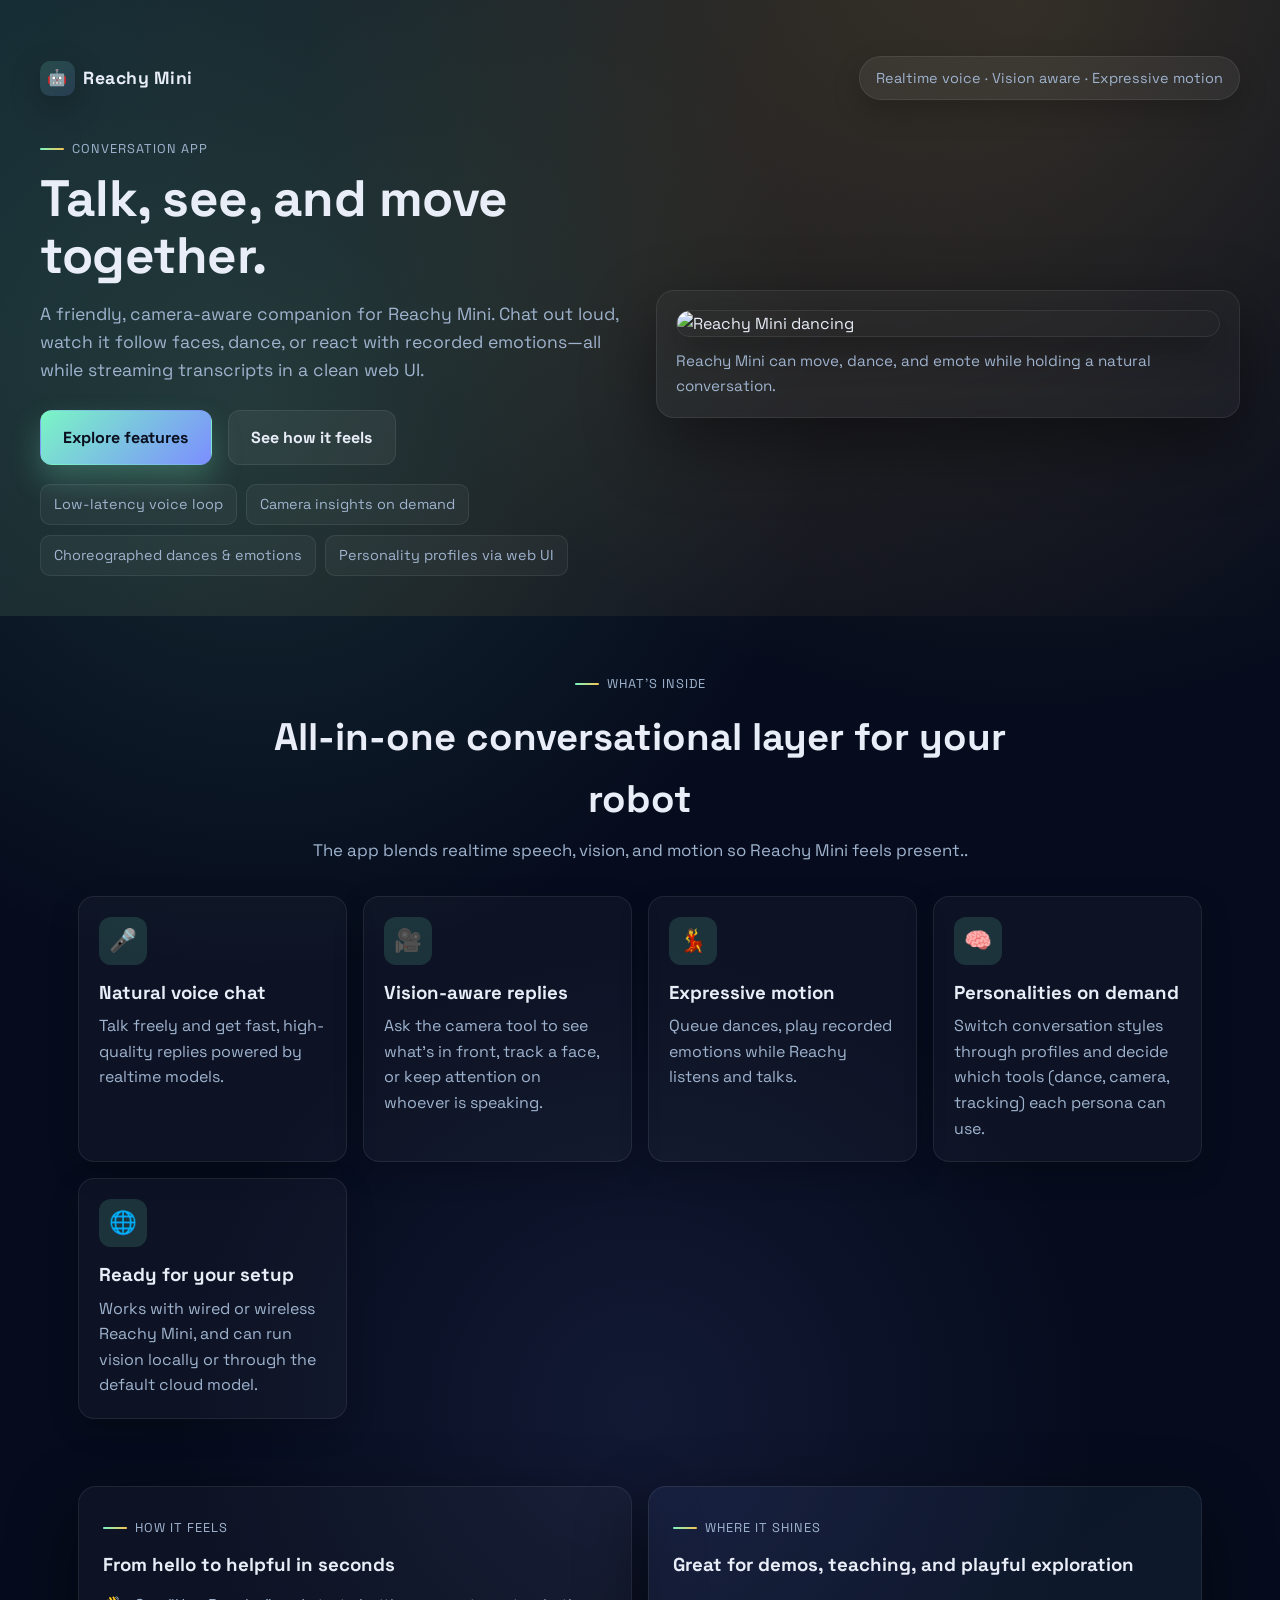
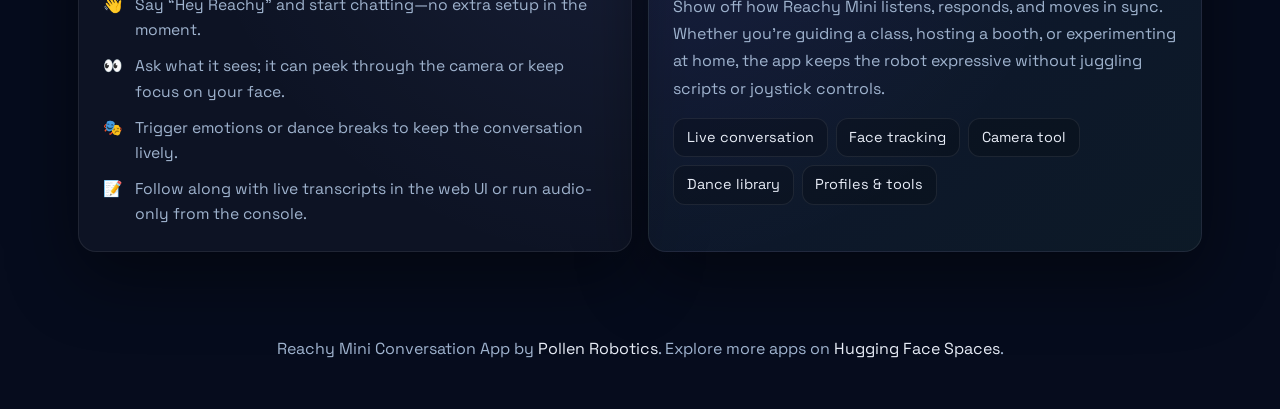
==== index.html @ ae02e687 "🎨 Palette: Add keyboard focus states and improve screen reader experience Co-authored-by: gotaku3737" ====
<!doctype html>
<html>

<head>
	<meta charset="utf-8" />
	<meta name="viewport" content="width=device-width, initial-scale=1" />
	<title>Reachy Mini Conversation App</title>
	<link rel="preconnect" href="https://fonts.googleapis.com">
	<link rel="preconnect" href="https://fonts.gstatic.com" crossorigin>
	<link href="https://fonts.googleapis.com/css2?family=Space+Grotesk:wght@400;500;600;700&family=Manrope:wght@400;500;600&display=swap" rel="stylesheet">
	<link rel="stylesheet" href="style.css" />
</head>

<body>
	<header class="hero">
		<div class="topline">
			<div class="brand">
				<span class="logo" aria-hidden="true">🤖</span>
				<span class="brand-name">Reachy Mini</span>
			</div>
			<div class="pill">Realtime voice · Vision aware · Expressive motion</div>
		</div>
		<div class="hero-grid">
			<div class="hero-copy">
				<p class="eyebrow">Conversation App</p>
				<h1>Talk, see, and move together.</h1>
				<p class="lede">
					A friendly, camera-aware companion for Reachy Mini. Chat out loud, watch it follow faces, dance, or react with recorded emotions—all while streaming transcripts in a clean web UI.
				</p>
				<div class="hero-actions">
					<a class="btn primary" href="#highlights">Explore features</a>
					<a class="btn ghost" href="#story">See how it feels</a>
				</div>
				<div class="hero-badges">
					<span>Low-latency voice loop</span>
					<span>Camera insights on demand</span>
					<span>Choreographed dances & emotions</span>
					<span>Personality profiles via web UI</span>
				</div>
			</div>
			<div class="hero-visual">
				<div class="glass-card">
					<img src="docs/assets/reachy_mini_dance.gif" alt="Reachy Mini dancing" class="hero-gif">
					<p class="caption">Reachy Mini can move, dance, and emote while holding a natural conversation.</p>
				</div>
			</div>
		</div>
	</header>

	<section id="highlights" class="section features">
		<div class="section-header">
			<p class="eyebrow">What’s inside</p>
			<h2>All-in-one conversational layer for your robot</h2>
			<p class="intro">
				The app blends realtime speech, vision, and motion so Reachy Mini feels present..
			</p>
		</div>
		<div class="feature-grid">
			<div class="feature-card">
				<span class="icon" aria-hidden="true">🎤</span>
				<h3>Natural voice chat</h3>
				<p>Talk freely and get fast, high-quality replies powered by realtime models.</p>
			</div>
			<div class="feature-card">
				<span class="icon" aria-hidden="true">🎥</span>
				<h3>Vision-aware replies</h3>
				<p>Ask the camera tool to see what’s in front, track a face, or keep attention on whoever is speaking.</p>
			</div>
			<div class="feature-card">
				<span class="icon" aria-hidden="true">💃</span>
				<h3>Expressive motion</h3>
				<p>Queue dances, play recorded emotions while Reachy listens and talks.</p>
			</div>
			<div class="feature-card">
				<span class="icon" aria-hidden="true">🧠</span>
				<h3>Personalities on demand</h3>
				<p>Switch conversation styles through profiles and decide which tools (dance, camera, tracking) each persona can use.</p>
			</div>
			<div class="feature-card">
				<span class="icon" aria-hidden="true">🌐</span>
				<h3>Ready for your setup</h3>
				<p>Works with wired or wireless Reachy Mini, and can run vision locally or through the default cloud model.</p>
			</div>
		</div>
	</section>

	<section id="story" class="section story">
		<div class="story-grid">
			<div class="story-card">
				<p class="eyebrow">How it feels</p>
				<h3>From hello to helpful in seconds</h3>
				<ul class="story-list">
					<li><span aria-hidden="true">👋</span> Say “Hey Reachy” and start chatting—no extra setup in the moment.</li>
					<li><span aria-hidden="true">👀</span> Ask what it sees; it can peek through the camera or keep focus on your face.</li>
					<li><span aria-hidden="true">🎭</span> Trigger emotions or dance breaks to keep the conversation lively.</li>
					<li><span aria-hidden="true">📝</span> Follow along with live transcripts in the web UI or run audio-only from the console.</li>
				</ul>
			</div>
			<div class="story-card secondary">
				<p class="eyebrow">Where it shines</p>
				<h3>Great for demos, teaching, and playful exploration</h3>
				<p class="story-text">
					Show off how Reachy Mini listens, responds, and moves in sync. Whether you’re guiding a class, hosting a booth, or experimenting at home, the app keeps the robot expressive without juggling scripts or joystick controls.
				</p>
				<div class="chips">
					<span class="chip">Live conversation</span>
					<span class="chip">Face tracking</span>
					<span class="chip">Camera tool</span>
					<span class="chip">Dance library</span>
					<span class="chip">Profiles & tools</span>
				</div>
			</div>
		</div>
	</section>

	<footer class="footer">
		<p>
			Reachy Mini Conversation App by <a href="https://github.com/pollen-robotics" target="_blank" rel="noopener">Pollen Robotics</a>.
			Explore more apps on <a href="https://huggingface.co/spaces/pollen-robotics/Reachy_Mini_Apps" target="_blank" rel="noopener">Hugging Face Spaces</a>.
		</p>
	</footer>

</body>

</html>
---- style.css ----
:root {
	--bg: #060c1d;
	--panel: #0c172b;
	--glass: rgba(17, 27, 48, 0.7);
	--card: rgba(255, 255, 255, 0.04);
	--accent: #7af5c4;
	--accent-2: #f6c452;
	--text: #e8edf7;
	--muted: #9fb3ce;
	--border: rgba(255, 255, 255, 0.08);
	--shadow: 0 25px 70px rgba(0, 0, 0, 0.45);
	font-family: "Space Grotesk", "Manrope", system-ui, -apple-system, sans-serif;
}

html {
	scroll-behavior: smooth;
}

* {
	margin: 0;
	padding: 0;
	box-sizing: border-box;
}

body {
	background: radial-gradient(circle at 20% 20%, rgba(122, 245, 196, 0.12), transparent 30%),
		radial-gradient(circle at 80% 0%, rgba(246, 196, 82, 0.14), transparent 32%),
		radial-gradient(circle at 50% 70%, rgba(124, 142, 255, 0.1), transparent 30%),
		var(--bg);
	color: var(--text);
	min-height: 100vh;
	line-height: 1.6;
	padding-bottom: 3rem;
}

a {
	color: inherit;
	text-decoration: none;
}

a:focus-visible,
.btn:focus-visible {
	outline: 2px solid var(--accent);
	outline-offset: 4px;
	border-radius: 4px;
}

.btn.primary:focus-visible {
	outline-color: var(--accent-2);
}

.hero {
	padding: 3.5rem clamp(1.5rem, 3vw, 3rem) 2.5rem;
	position: relative;
	overflow: hidden;
}

.hero::after {
	content: "";
	position: absolute;
	inset: 0;
	background: linear-gradient(120deg, rgba(122, 245, 196, 0.12), rgba(246, 196, 82, 0.08), transparent);
	pointer-events: none;
}

.topline {
	display: flex;
	align-items: center;
	justify-content: space-between;
	max-width: 1200px;
	margin: 0 auto 2rem;
	position: relative;
	z-index: 2;
}

.brand {
	display: flex;
	align-items: center;
	gap: 0.5rem;
	font-weight: 700;
	letter-spacing: 0.5px;
	color: var(--text);
}

.logo {
	display: inline-flex;
	align-items: center;
	justify-content: center;
	width: 2.2rem;
	height: 2.2rem;
	border-radius: 10px;
	background: linear-gradient(145deg, rgba(122, 245, 196, 0.15), rgba(124, 142, 255, 0.15));
	box-shadow: 0 10px 30px rgba(0, 0, 0, 0.25);
}

.brand-name {
	font-size: 1.1rem;
}

.pill {
	background: rgba(255, 255, 255, 0.06);
	border: 1px solid var(--border);
	padding: 0.6rem 1rem;
	border-radius: 999px;
	color: var(--muted);
	font-size: 0.9rem;
	box-shadow: 0 12px 30px rgba(0, 0, 0, 0.2);
}

.hero-grid {
	display: grid;
	grid-template-columns: repeat(auto-fit, minmax(320px, 1fr));
	gap: clamp(1.5rem, 2.5vw, 2.5rem);
	max-width: 1200px;
	margin: 0 auto;
	position: relative;
	z-index: 2;
	align-items: center;
}

.hero-copy h1 {
	font-size: clamp(2.6rem, 4vw, 3.6rem);
	margin-bottom: 1rem;
	line-height: 1.1;
	letter-spacing: -0.5px;
}

.eyebrow {
	display: inline-flex;
	align-items: center;
	gap: 0.5rem;
	text-transform: uppercase;
	letter-spacing: 1px;
	font-size: 0.8rem;
	color: var(--muted);
	margin-bottom: 0.75rem;
}

.eyebrow::before {
	content: "";
	display: inline-block;
	width: 24px;
	height: 2px;
	background: linear-gradient(90deg, var(--accent), var(--accent-2));
	border-radius: 999px;
}

.lede {
	font-size: 1.1rem;
	color: var(--muted);
	max-width: 620px;
}

.hero-actions {
	display: flex;
	gap: 1rem;
	align-items: center;
	margin: 1.6rem 0 1.2rem;
	flex-wrap: wrap;
}

.btn {
	display: inline-flex;
	align-items: center;
	justify-content: center;
	gap: 0.6rem;
	padding: 0.85rem 1.4rem;
	border-radius: 12px;
	font-weight: 700;
	border: 1px solid transparent;
	cursor: pointer;
	transition: transform 0.2s ease, box-shadow 0.2s ease, background 0.2s ease, border-color 0.2s ease;
}

.btn.primary {
	background: linear-gradient(135deg, #7af5c4, #7c8eff);
	color: #0a0f1f;
	box-shadow: 0 15px 30px rgba(122, 245, 196, 0.25);
}

.btn.primary:hover {
	transform: translateY(-2px);
	box-shadow: 0 25px 45px rgba(122, 245, 196, 0.35);
}

.btn.ghost {
	background: rgba(255, 255, 255, 0.05);
	border-color: var(--border);
	color: var(--text);
}

.btn.ghost:hover {
	border-color: rgba(255, 255, 255, 0.3);
	transform: translateY(-2px);
}

.btn.wide {
	width: 100%;
	justify-content: center;
}

.hero-badges {
	display: flex;
	flex-wrap: wrap;
	gap: 0.6rem;
	color: var(--muted);
	font-size: 0.9rem;
}

.hero-badges span {
	padding: 0.5rem 0.8rem;
	border-radius: 10px;
	border: 1px solid var(--border);
	background: rgba(255, 255, 255, 0.04);
}

.hero-visual .glass-card {
	background: rgba(255, 255, 255, 0.03);
	border: 1px solid var(--border);
	border-radius: 18px;
	padding: 1.2rem;
	box-shadow: var(--shadow);
	backdrop-filter: blur(10px);
}

.hero-gif {
	width: 100%;
	display: block;
	border-radius: 14px;
	border: 1px solid var(--border);
	box-shadow: 0 12px 35px rgba(0, 0, 0, 0.35);
}

.caption {
	margin-top: 0.75rem;
	color: var(--muted);
	font-size: 0.95rem;
}

.section {
	max-width: 1200px;
	margin: 0 auto;
	padding: clamp(2rem, 4vw, 3.5rem) clamp(1.5rem, 3vw, 3rem);
}

.section-header {
	text-align: center;
	max-width: 780px;
	margin: 0 auto 2rem;
}

.section-header h2 {
	font-size: clamp(2rem, 3vw, 2.6rem);
	margin-bottom: 0.5rem;
}

.intro {
	color: var(--muted);
	font-size: 1.05rem;
}

.feature-grid {
	display: grid;
	grid-template-columns: repeat(auto-fit, minmax(240px, 1fr));
	gap: 1rem;
}

.feature-card {
	background: rgba(255, 255, 255, 0.03);
	border: 1px solid var(--border);
	border-radius: 16px;
	padding: 1.25rem;
	box-shadow: 0 10px 30px rgba(0, 0, 0, 0.2);
	transition: transform 0.2s ease, border-color 0.2s ease, box-shadow 0.2s ease;
}

.feature-card:hover {
	transform: translateY(-4px);
	border-color: rgba(122, 245, 196, 0.3);
	box-shadow: 0 18px 40px rgba(0, 0, 0, 0.3);
}

.feature-card .icon {
	width: 48px;
	height: 48px;
	border-radius: 12px;
	display: grid;
	place-items: center;
	background: rgba(122, 245, 196, 0.14);
	margin-bottom: 0.8rem;
	font-size: 1.4rem;
}

.feature-card h3 {
	margin-bottom: 0.35rem;
}

.feature-card p {
	color: var(--muted);
}

.story {
	padding-top: 1rem;
}

.story-grid {
	display: grid;
	grid-template-columns: repeat(auto-fit, minmax(280px, 1fr));
	gap: 1rem;
}

.story-card {
	background: rgba(255, 255, 255, 0.03);
	border: 1px solid var(--border);
	border-radius: 18px;
	padding: 1.5rem;
	box-shadow: var(--shadow);
}

.story-card.secondary {
	background: linear-gradient(145deg, rgba(124, 142, 255, 0.08), rgba(122, 245, 196, 0.06));
}

.story-card h3 {
	margin-bottom: 0.8rem;
}

.story-list {
	list-style: none;
	display: grid;
	gap: 0.7rem;
	color: var(--muted);
	font-size: 0.98rem;
}

.story-list li {
	display: flex;
	gap: 0.7rem;
	align-items: flex-start;
}

.story-text {
	color: var(--muted);
	line-height: 1.7;
	margin-bottom: 1rem;
}

.chips {
	display: flex;
	flex-wrap: wrap;
	gap: 0.5rem;
}

.chip {
	padding: 0.45rem 0.8rem;
	border-radius: 12px;
	background: rgba(0, 0, 0, 0.2);
	border: 1px solid var(--border);
	color: var(--text);
	font-size: 0.9rem;
}

.footer {
	text-align: center;
	color: var(--muted);
	padding: 2rem 1.5rem 0;
}

.footer a {
	color: var(--text);
	border-bottom: 1px solid transparent;
}

.footer a:hover {
	border-color: rgba(255, 255, 255, 0.5);
}

@media (max-width: 768px) {
	.hero {
		padding-top: 2.5rem;
	}

	.topline {
		flex-direction: column;
		gap: 0.8rem;
		align-items: flex-start;
	}

	.hero-actions {
		width: 100%;
	}

	.btn {
		width: 100%;
		justify-content: center;
	}

	.hero-badges {
		gap: 0.4rem;
	}
}
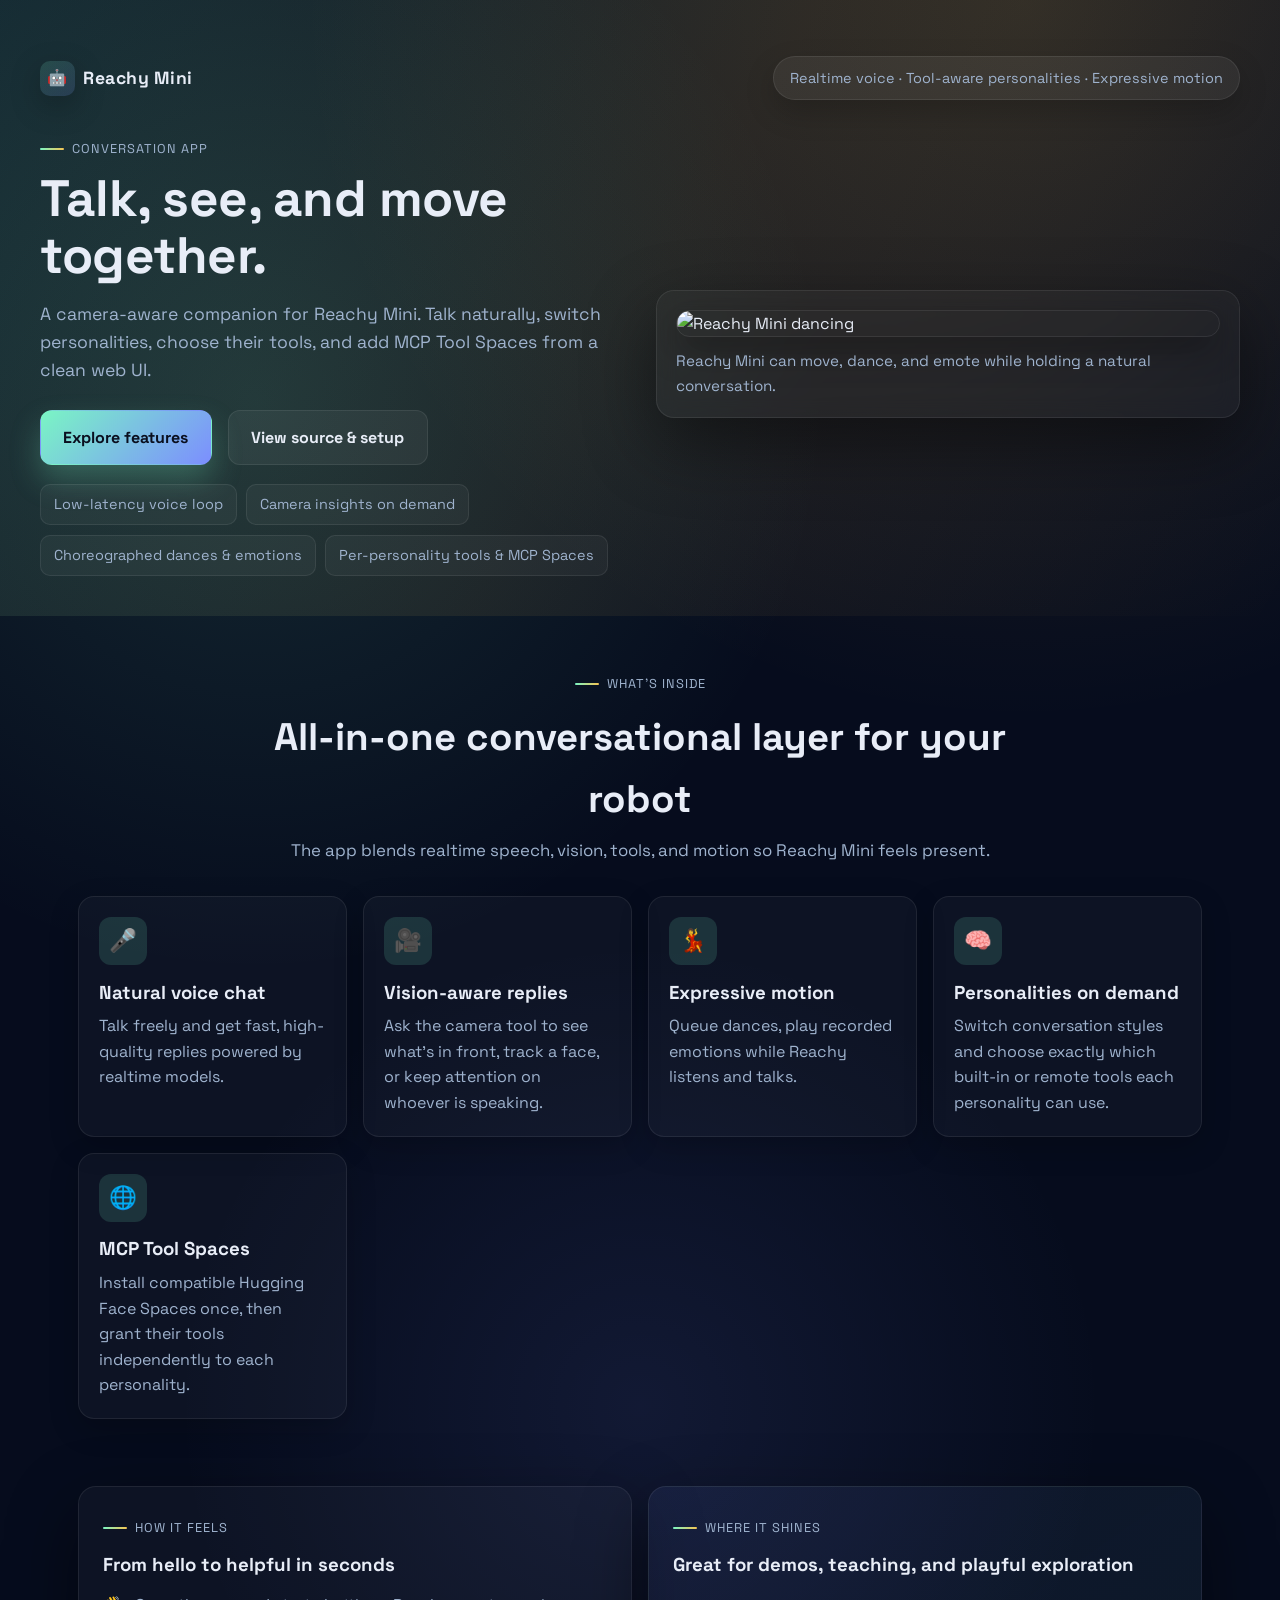
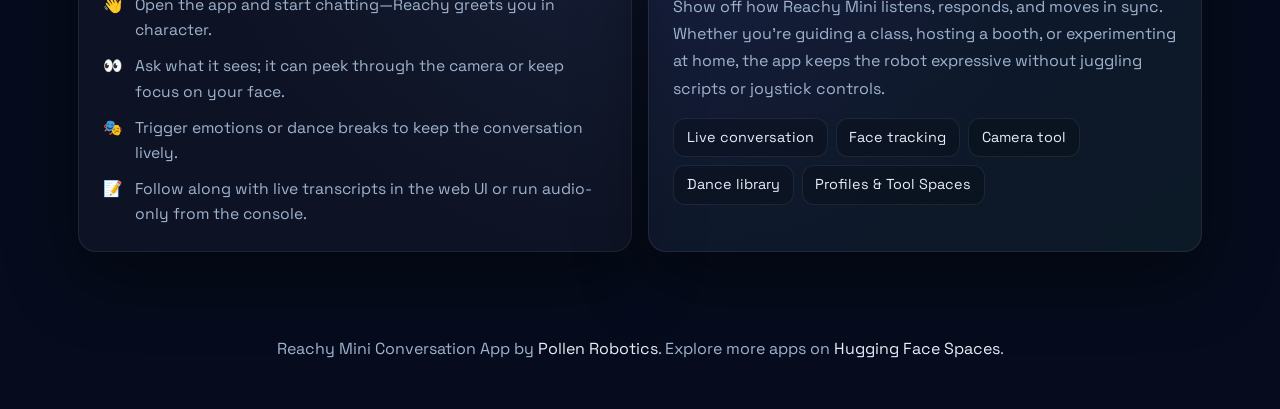
==== commit 0941092c: "🎨 Palette: [UX improvement] Add aria-hidden to decorative emojis Co-authored-by: gotaku3737-sketch <" ====
--- a/index.html
+++ b/index.html
@@ -1,13 +1,14 @@
 <!doctype html>
-<html>
+<html lang="en">
 
 <head>
 	<meta charset="utf-8" />
 	<meta name="viewport" content="width=device-width, initial-scale=1" />
+	<meta name="description" content="Realtime voice, vision, motion, personalities, and MCP tools for Reachy Mini." />
 	<title>Reachy Mini Conversation App</title>
 	<link rel="preconnect" href="https://fonts.googleapis.com">
 	<link rel="preconnect" href="https://fonts.gstatic.com" crossorigin>
-	<link href="https://fonts.googleapis.com/css2?family=Space+Grotesk:wght@400;500;600;700&family=Manrope:wght@400;500;600&display=swap" rel="stylesheet">
+	<link href="https://fonts.googleapis.com/css2?family=Space+Grotesk:wght@400;500;600;700&amp;family=Manrope:wght@400;500;600&amp;display=swap" rel="stylesheet">
 	<link rel="stylesheet" href="style.css" />
 </head>
 
@@ -18,24 +19,24 @@
 				<span class="logo" aria-hidden="true">🤖</span>
 				<span class="brand-name">Reachy Mini</span>
 			</div>
-			<div class="pill">Realtime voice · Vision aware · Expressive motion</div>
+			<div class="pill">Realtime voice · Tool-aware personalities · Expressive motion</div>
 		</div>
 		<div class="hero-grid">
 			<div class="hero-copy">
 				<p class="eyebrow">Conversation App</p>
 				<h1>Talk, see, and move together.</h1>
 				<p class="lede">
-					A friendly, camera-aware companion for Reachy Mini. Chat out loud, watch it follow faces, dance, or react with recorded emotions—all while streaming transcripts in a clean web UI.
+					A camera-aware companion for Reachy Mini. Talk naturally, switch personalities, choose their tools, and add MCP Tool Spaces from a clean web UI.
 				</p>
 				<div class="hero-actions">
 					<a class="btn primary" href="#highlights">Explore features</a>
-					<a class="btn ghost" href="#story">See how it feels</a>
+					<a class="btn ghost" href="https://github.com/pollen-robotics/reachy_mini_conversation_app" target="_blank" rel="noopener">View source &amp; setup</a>
 				</div>
 				<div class="hero-badges">
 					<span>Low-latency voice loop</span>
 					<span>Camera insights on demand</span>
-					<span>Choreographed dances & emotions</span>
-					<span>Personality profiles via web UI</span>
+					<span>Choreographed dances &amp; emotions</span>
+					<span>Per-personality tools &amp; MCP Spaces</span>
 				</div>
 			</div>
 			<div class="hero-visual">
@@ -52,7 +53,7 @@
 			<p class="eyebrow">What’s inside</p>
 			<h2>All-in-one conversational layer for your robot</h2>
 			<p class="intro">
-				The app blends realtime speech, vision, and motion so Reachy Mini feels present..
+				The app blends realtime speech, vision, tools, and motion so Reachy Mini feels present.
 			</p>
 		</div>
 		<div class="feature-grid">
@@ -74,12 +75,12 @@
 			<div class="feature-card">
 				<span class="icon" aria-hidden="true">🧠</span>
 				<h3>Personalities on demand</h3>
-				<p>Switch conversation styles through profiles and decide which tools (dance, camera, tracking) each persona can use.</p>
+				<p>Switch conversation styles and choose exactly which built-in or remote tools each personality can use.</p>
 			</div>
 			<div class="feature-card">
 				<span class="icon" aria-hidden="true">🌐</span>
-				<h3>Ready for your setup</h3>
-				<p>Works with wired or wireless Reachy Mini, and can run vision locally or through the default cloud model.</p>
+				<h3>MCP Tool Spaces</h3>
+				<p>Install compatible Hugging Face Spaces once, then grant their tools independently to each personality.</p>
 			</div>
 		</div>
 	</section>
@@ -90,7 +91,7 @@
 				<p class="eyebrow">How it feels</p>
 				<h3>From hello to helpful in seconds</h3>
 				<ul class="story-list">
-					<li><span aria-hidden="true">👋</span> Say “Hey Reachy” and start chatting—no extra setup in the moment.</li>
+					<li><span aria-hidden="true">👋</span> Open the app and start chatting—Reachy greets you in character.</li>
 					<li><span aria-hidden="true">👀</span> Ask what it sees; it can peek through the camera or keep focus on your face.</li>
 					<li><span aria-hidden="true">🎭</span> Trigger emotions or dance breaks to keep the conversation lively.</li>
 					<li><span aria-hidden="true">📝</span> Follow along with live transcripts in the web UI or run audio-only from the console.</li>
@@ -107,7 +108,7 @@
 					<span class="chip">Face tracking</span>
 					<span class="chip">Camera tool</span>
 					<span class="chip">Dance library</span>
-					<span class="chip">Profiles & tools</span>
+					<span class="chip">Profiles &amp; Tool Spaces</span>
 				</div>
 			</div>
 		</div>
